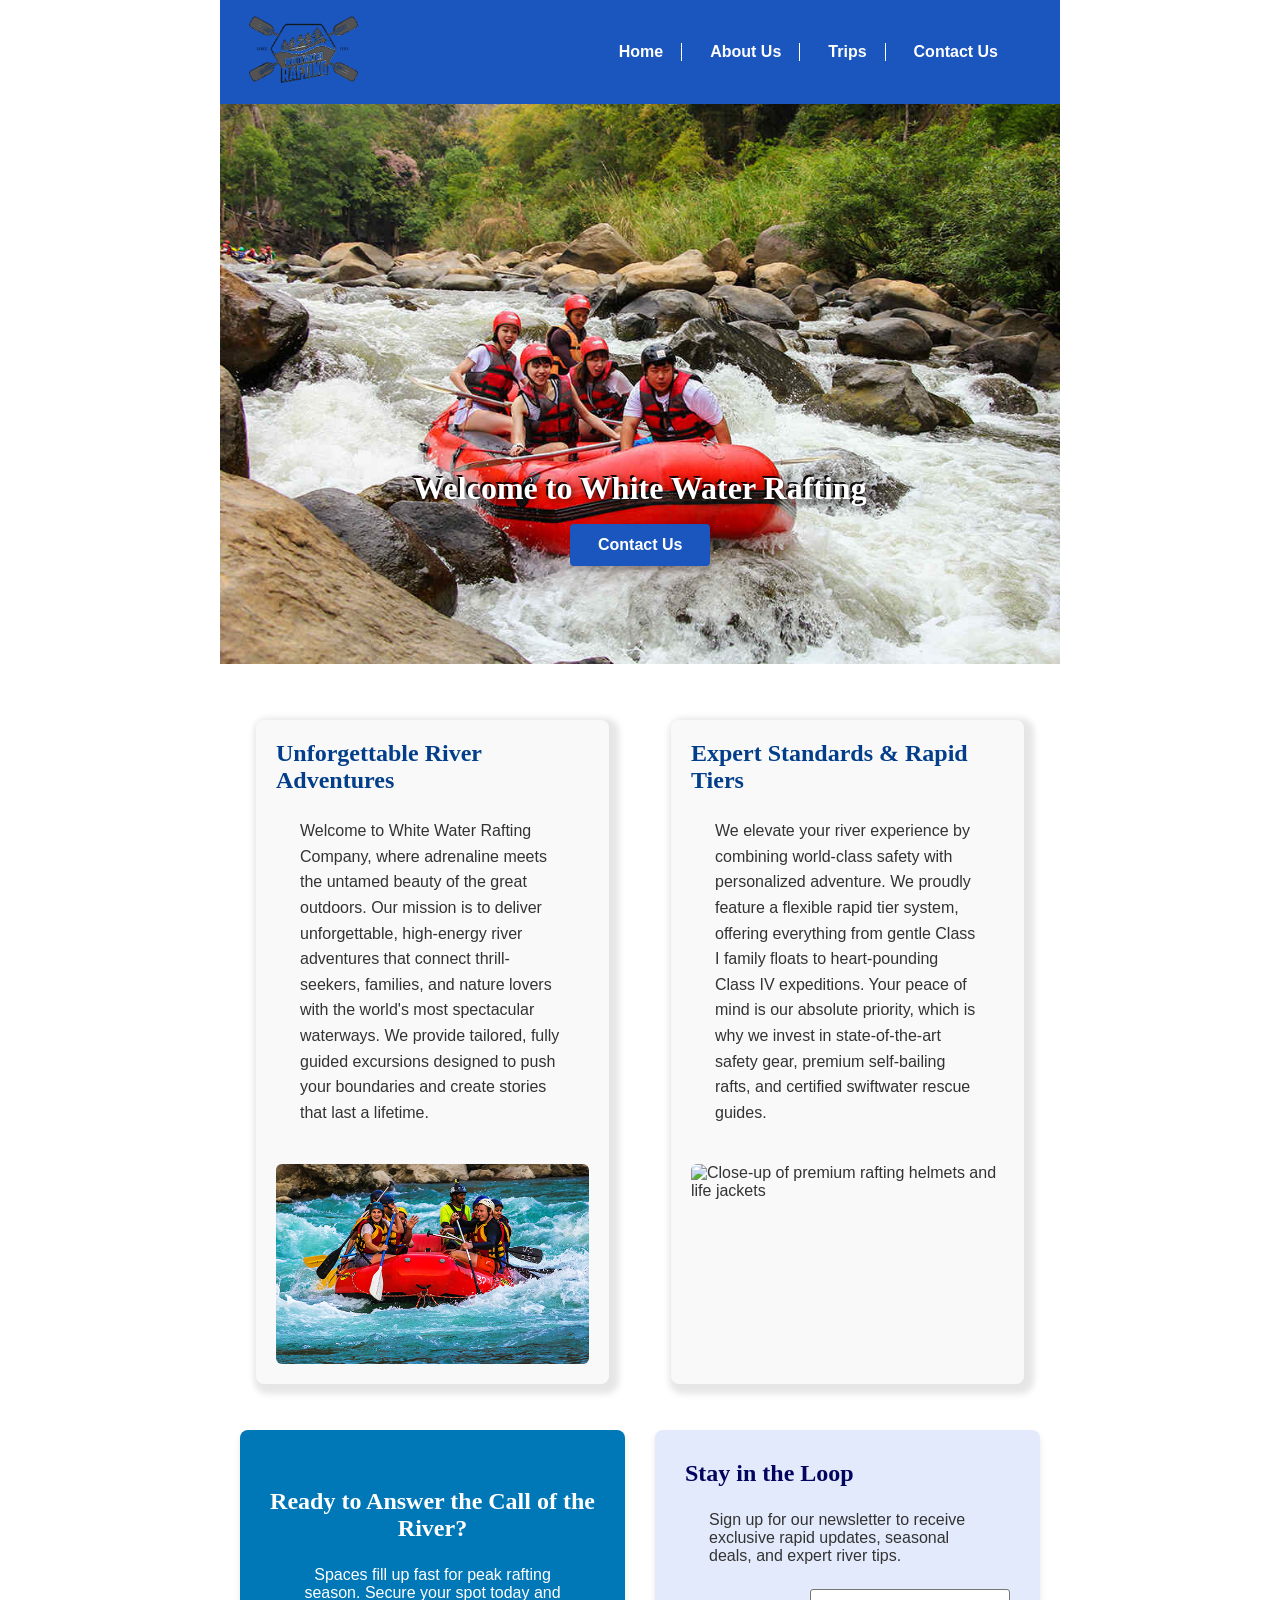
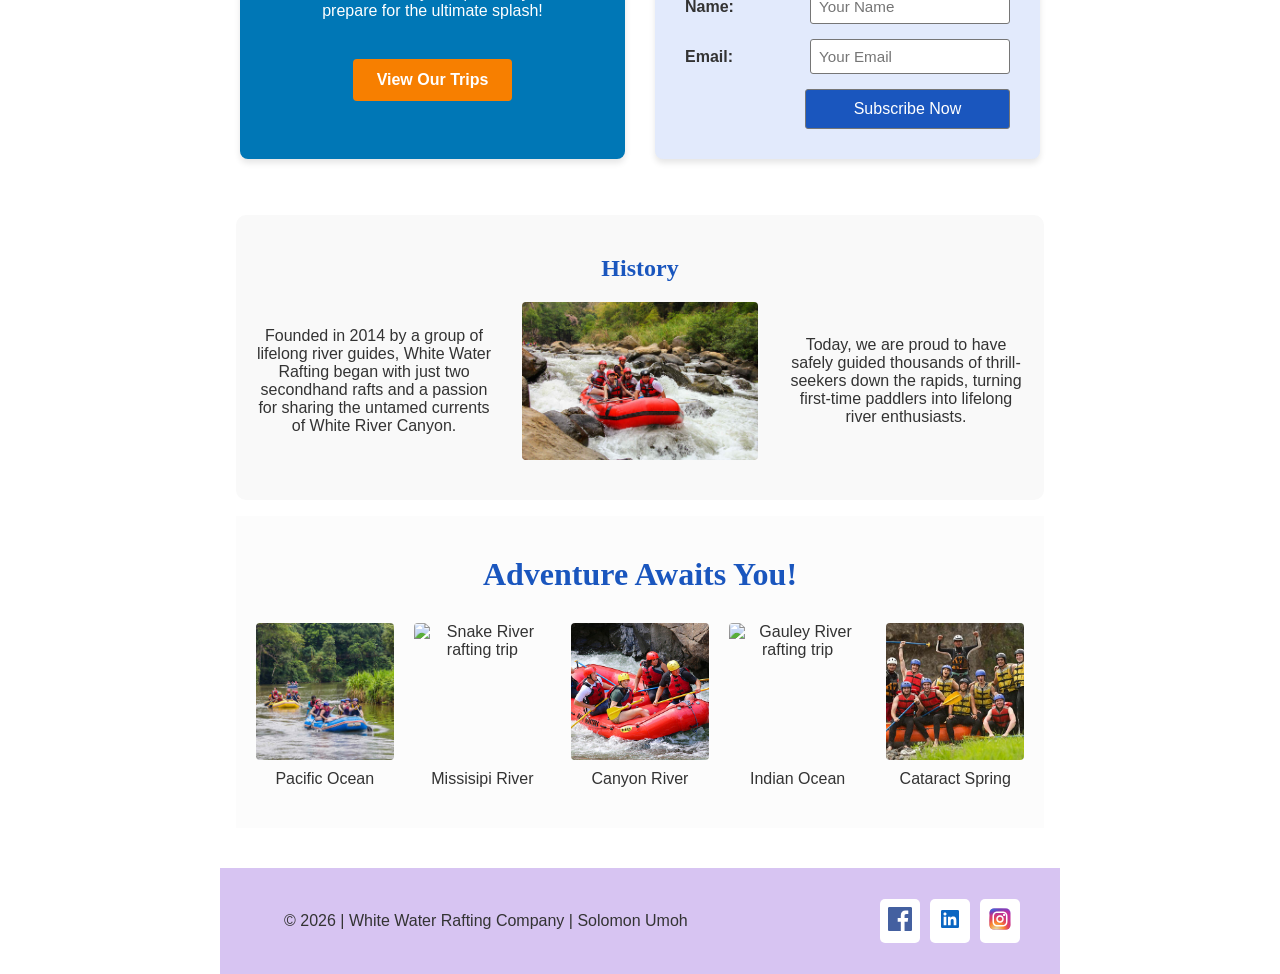
==== wwr/index.html @ 8abd40e2 "Home and trips page completed" ====
<!DOCTYPE html>
<html lang="en">

<head>
    <meta charset="UTF-8">
    <meta name="viewport" content="width=device-width, initial-scale=1.0">
    <meta name="description"
      content="Conquer the wild rapids! From heart-pounding white water to scenic canyon floats, experience the ultimate river adventure. Book your trip today! ">
    <meta name="author" content="Solomon Umoh">
    <link rel="stylesheet" href="styles/rafting.css">
    <title>Home | White Water Rafting </title>
</head>

<body>
    <header>
        <div class="logo">
            <img src="images/z-wwr-crossedoars.png" alt="White Water Rafting Logo"
              title="White Water Rafting Logo">
        </div>
        <nav>
            <ul>
                <li><a href="index.html">Home</a></li>
                <li><a href="about.html">About Us</a></li>
                <li><a href="trips.html">Trips</a></li>
                <li><a href="contact.html">Contact Us</a></li>
            </ul>
        </nav>
    </header>

    <main>
        <div class="hero">
            <img src="images/rafting36_1024.jpg" alt="Hero Image of White Water Rafting Adventure">

            <h1>Welcome to White Water Rafting</h1>
            <a href="contact.html" class="hero-btn">Contact Us</a>

        </div>

        <section class="home-grid">
            <!-- Purpose & Offerings -->
            <article class="grid-card">
                <h2>Unforgettable River Adventures</h2>
                <p>Welcome to White Water Rafting Company, where adrenaline meets the untamed beauty
                    of the
                    great outdoors. Our mission is to deliver unforgettable, high-energy river
                    adventures
                    that connect thrill-seekers, families, and nature lovers with the world's most
                    spectacular waterways. We provide tailored, fully guided excursions designed to
                    push
                    your boundaries and create stories that last a lifetime.</p>
                <img src="images/rafting17_600.jpg"
                  alt="Rafting crew navigating a thrilling river rapid" class="grid-img">
            </article>

            <!-- Additional Features -->
            <article class="grid-card">
                <h2>Expert Standards & Rapid Tiers</h2>
                <p>We elevate your river experience by combining world-class safety with
                    personalized
                    adventure. We proudly feature a flexible rapid tier system, offering everything
                    from
                    gentle Class I family floats to heart-pounding Class IV expeditions. Your peace
                    of mind
                    is our absolute priority, which is why we invest in state-of-the-art safety
                    gear,
                    premium self-bailing rafts, and certified swiftwater rescue guides.</p>
                <img src="images/rafting42_600.jpg"
                  alt="Close-up of premium rafting helmets and life jackets" class="grid-img">
            </article>

            <!-- Call to Action Banner -->
            <div class="cta-banner">
                <h2>Ready to Answer the Call of the River?</h2>
                <p>Spaces fill up fast for peak rafting season. Secure your spot today and prepare
                    for the
                    ultimate splash!</p>
                <a href="trips.html" class="cta-btn">View Our Trips</a>
            </div>

            <!-- Newsletter Sign-Up -->
            <div class="newsletter-box">
                <h2>Stay in the Loop</h2>
                <p>Sign up for our newsletter to receive exclusive rapid updates, seasonal deals,
                    and expert
                    river tips.</p>
                <form action="#" method="POST" class="newsletter-form">
                    <div class="form-row">
                        <label for="user-name">Name:</label>
                        <input type="text" id="user-name" name="name" placeholder="Your Name"
                          required>
                    </div>
                    <div class="form-row">
                        <label for="user-email">Email:</label>
                        <input type="email" id="user-email" name="email" placeholder="Your Email"
                          required>
                    </div>
                    <button type="submit" class="submit-btn">Subscribe Now</button>
                </form>
            </div>
        </section>


        <section class="history-section">
            <h2>History</h2>
            <div class="history-grid">
                <p>Founded in 2014 by a group of lifelong river guides, White Water Rafting began
                    with just two secondhand rafts and a passion for sharing the untamed currents of
                    White River Canyon.</p>

                <img src="images/rafting36_1024.jpg"
                  alt="Hero Image of White Water Rafting Adventure">

                <p>Today, we are proud to have safely guided thousands of thrill-seekers down the
                    rapids,
                    turning first-time paddlers into lifelong river enthusiasts.</p>
            </div>
        </section>

        <section class="adventure-section">
            <h2>Adventure Awaits You!</h2>
            <div class="adventure-grid">
                <figure>
                    <img src="images/rafting15_1024.jpg" alt="Salmon River rafting trip">
                    <figcaption>Pacific Ocean</figcaption>
                </figure>

                <figure>
                    <img src="images/rafting18_600.jpg" alt="Snake River rafting trip">
                    <figcaption>Missisipi River</figcaption>
                </figure>

                <figure>
                    <img src="images/rafting19_600.jpg" alt="Grand Canyon rafting trip">
                    <figcaption>Canyon River</figcaption>
                </figure>

                <figure>
                    <img src="images/rafting20_600.jpg" alt="Gauley River rafting trip">
                    <figcaption>Indian Ocean</figcaption>
                </figure>

                <figure>
                    <img src="images/rafting59_600.jpg" alt="Cataract Canyon rafting trip">
                    <figcaption>Cataract Spring</figcaption>
                </figure>
            </div>
        </section>

    </main>

    <footer>
        <p>&copy; 2026 | White Water Rafting Company | Solomon Umoh</p>

        <nav class="socialmedia">
            <a href="https://facebook.com"><img src="images/facebook.svg" alt="Facebook Icon"></a>
            <a href="https://linkedin.com"><img src="images/linkedin.svg" alt="LinkedIn Icon"></a>
            <a href="https://instagram.com"><img src="images/instagram.svg"
                  alt="Instagram Icon"></a>
        </nav>
    </footer>
</body>

</html>
---- wwr/styles/rafting.css ----
:root {
    --primary-color: #1A56BE;
    --secondary-color: #FFFF00;
    --accent1-color: #333333;
    --accent2-color: #FFFFFF;
    --footer-bg-color: #D7C4F2;
    --bg-light-gray: #F9F9F9;
    --bg-off-white: #FCFCFC;
    --bg-primary-color: #1A56BE;
    --heading-font: "Georgia", "Times New Roman", serif;
    --body-font: Arial, Helvetica, san-serif;
}

* {
    margin: 0;
    padding: 0;
    box-sizing: border-box;
}

body {
    font-family: var(--body-font);
    color: var(--accent1-color);
}

header,
main,
footer {
    width: 840px;
    margin: 0 auto;
}

header {
    background-color: var(--primary-color);
    color: var(--accent2-color);
    display: grid;
    grid-template-columns: auto auto;
    justify-content: space-between;
    align-items: center;
    padding: 10px 20px;
}

header nav ul {
    list-style: none;
    margin: 0;
    padding: 0;
    display: flex;
    flex-direction: row;
    gap: 20px;
    color: var(--accent2-color);
}

header nav ul li {
    border-right: 1px solid var(--accent2-color);
    padding-right: 10px;
}

header nav li:last-child {
    border-right: none;
}

header nav a {
    text-decoration: none;
    color: var(--accent2-color);
    font-weight: bold;
    padding: 4px 8px;
    border-radius: 4px;
    transition: background-color 0.2s ease, color 0.2s ease;
}

header nav a:hover {
    color: var(--secondary-color);
    background-color: #0b2b66;
}

h1,
h2 {
    font-family: var(--heading-font);
    color: var(--primary-color);
}

nav,
p,
section,
article {
    margin: 16px;
    padding: 8px;
}

.logo img {
    height: 80px;
    width: auto;
}

.hero {
    position: relative;
    width: 100%;
}

.hero-content {
    position: absolute;
    top: 50%;
    left: 50%;
    transform: translate(-50%, -50%);
    display: flex;
    flex-direction: column;
    align-items: center;
    justify-content: center;
    gap: 20px;
    width: 90%;
    text-align: center;
}

.hero-content h1 {
    font-family: var(--heading-font);
    color: var(--accent2-color);
    font-size: 2.5rem;
    margin: 0;
    padding: 0;
    /* Clean text shadow so text remains highly readable over splashing white water */
    text-shadow: 2px 2px 8px rgba(0, 0, 0, 0.8);
}

/* Homepage style */
/* Grid Parent Container */
.home-grid {
    display: grid;
    grid-template-columns: repeat(auto-fit, minmax(300px, 1fr));
    gap: 30px;
    padding: 40px 20px;
    max-width: 1200px;
    margin: 0 auto;
}

/* Base Card Styling */
.grid-card {
    background-color: var(--bg-light-gray);
    padding: 20px;
    border-radius: 8px;
    box-shadow: 4px 4px 6px 6px rgba(0, 0, 0, 0.1);
    display: flex;
    flex-direction: column;
    justify-content: space-between;
}

.grid-card h2 {
    color: #023e8a;
    margin-top: 0;
}

.grid-card p {
    line-height: 1.6;
    color: #333333;
}

.grid-img {
    width: 100%;
    height: 200px;
    object-fit: cover;
    border-radius: 6px;
    margin-top: 15px;
}

/* Call to Action Banner Styling */
.cta-banner {
    background-color: #0077b6;
    color: var(--accent2-color);
    padding: 30px;
    border-radius: 8px;
    text-align: center;
    display: flex;
    flex-direction: column;
    justify-content: center;
    align-items: center;
    box-shadow: 0 4px 6px rgba(0, 0, 0, 0.1);
}

.cta-banner h2 {
    color: var(--accent2-color);

}

.cta-btn {
    display: inline-block;
    background-color: #f77f00;
    color: var(--accent2-color);
    padding: 12px 24px;
    text-decoration: none;
    font-weight: bold;
    border-radius: 4px;
    margin-top: 15px;
    transition: background-color 0.3s ease;
}

.cta-btn:hover {
    background-color: #fcbf49;
    color: #003049;
}

/* Newsletter Styling */
.newsletter-box {
    background-color: #e2eafc;
    padding: 30px;
    border-radius: 8px;
    box-shadow: 0 4px 6px rgba(0, 0, 0, 0.1);
}

.newsletter-box h2 {
    color: #03045e;
    margin-top: 0;
}

.newsletter-form {
    display: flex;
    flex-direction: column;
    gap: 15px;
    margin-top: 15px;
}

/* form structure */
.form-row {
    display: flex;
    flex-direction: column;
    gap: 5px;
}

.form-row label {
    font-weight: bold;
    color: #03045e;
}

.form-row input {
    padding: 10px;
    border: 1px solid #b9bae3;
    border-radius: 4px;
    font-size: 1rem;
}

.submit-btn {
    background-color: #03045e;
    color: var(--accent2-color);
    padding: 12px;
    border: none;
    border-radius: 4px;
    font-size: 1rem;
    font-weight: bold;
    cursor: pointer;
    transition: background-color 0.3s ease;
}

.submit-btn:hover {
    background-color: #0077b6;
    color: #333;
}

.hero img {
    display: block;
    width: 100%;
    height: auto;
}

.hero article {
    position: absolute;
    top: 350px;
    background-color: var(--accent1-color);
    color: var(--accent2-color);
    opacity: 0.9;
    border-radius: 10px;
}

.hero h1 {
    position: absolute;
    top: 350px;
    width: 100%;
    padding: 16px;
    text-align: center;
    color: var(--accent2-color);
    text-shadow: 2px 2px 10px rgba(0, 0, 0, 0.85),
        -2px -2px 0px rgba(0, 0, 0, 0.9);
}

.hero article img {
    float: right;
    width: 125px;
    border: 4px solid var(--secondary-color);
    margin: 20px;
    box-shadow: 5px 5px 10px var(--accent1-color);
    position: relative;
    z-index: 999;
    border-radius: 10px;
}

.hero-btn {
    display: inline-block;
    position: absolute;
    top: 420px;
    text-align: center;
    text-decoration: none;
    left: 350px;
    background-color: var(--primary-color);
    color: var(--accent2-color);
    padding: 12px 28px;
    font-weight: bold;
    border-radius: 4px;
    border: none;
    cursor: pointer;
    box-shadow: 0 4px 6px rgba(0, 0, 0, 0.2);
    transition: background-color 0.2s ease, transform 0.1s ease;
}

.hero-btn:hover {
    background-color: #0b2b66;
    color: var(--secondary-color);
}

.history-section {
    text-align: center;
    padding: 40px 20px;
    background-color: var(--bg-light-gray);
    border-radius: 10px;
}

.history-section h2 {
    margin-bottom: 20px;
}

.history-grid {
    display: grid;
    grid-template-columns: 1fr 1fr 1fr;
    gap: 30px;
    align-items: center;
    margin: 0 auto;
}

.history-grid img {
    width: 100%;
    height: auto;
    border-radius: 4px;
}

.history-grid p {
    margin: 0;
    padding: 0;
}

.adventure-section {
    text-align: center;
    padding: 40px 20px;
    background-color: var(--bg-off-white);

}

.adventure-section h2 {
    margin-bottom: 30px;
    font-size: 2rem;
}

.adventure-grid {
    display: grid;
    grid-template-columns: repeat(5, 1fr);
    gap: 20px;
    margin: 0 auto;
}

.adventure-grid figure {
    display: flex;
    flex-direction: column;
    align-items: center;
    margin: 0;
    padding: 0;
}

.adventure-grid img {
    width: 100%;
    height: auto;
    aspect-ratio: 1 / 1;
    object-fit: cover;
    border-radius: 4px;
}

.adventure-grid figcaption {
    margin-top: 10px;
    font-size: 1rem;
    font-weight: 500;
    color: var(--accent1-color);
}

footer {
    display: grid;
    grid-template-columns: 1fr auto;
    align-items: center;
    background-color: var(--footer-bg-color);
    padding: 20px 40px;
    margin-top: 40px;
}

.socialmedia {
    display: flex;
    gap: 10px;
    margin: 0;
    padding: 0;
}

.socialmedia a {
    display: block;
    border: none;
    background-color: var(--accent2-color);
    padding: 8px;
    border-radius: 5px;
}

.socialmedia a:hover {
    box-shadow: 5px 5px 2px #333;
    opacity: .5;
}

.socialmedia img {
    width: 24px;
    height: 24px;
}

.contact-main {
    display: flex;
    flex-direction: column;
    gap: 20px;
    padding: 0 16px;
}

.company-heading {
    text-align: center;
    margin: 20px 0 10px 0;
    padding: 0;
}

.company-heading h1 {
    font-size: 2rem;
    margin-bottom: 10px;
}

.company-heading p {
    margin: 0;
    padding: 0;
    line-height: 1.5;
    font-size: 1.1rem;
}

.map-form-container {
    display: grid;
    grid-template-columns: 1fr 1fr;
    gap: 30px;
    margin: 0;
    padding: 0;
    align-items: start;
}

.map-box {
    margin: 0;
    padding: 0;
}

.map-box iframe {
    width: 100%;
    height: 380px;
    border: none;
    display: block;
}

.contact-form {
    display: flex;
    flex-direction: column;
    gap: 12px;
}

.form-row {
    display: grid;
    grid-template-columns: 120px 1fr;
    align-items: center;
}

.form-row label {
    font-weight: bold;
    color: var(--accent1-color);
}

.form-row input,
.form-row textarea {
    padding: 8px;
    border: 1px solid #767676;
    border-radius: 3px;
    font-family: var(--body-font);
    font-size: 0.95rem;
    width: 100%;
}

.form-row textarea {
    resize: vertical;
}

.form-radio-group {
    border: none;
    padding: 0;
    margin: 0;
    display: grid;
    grid-template-columns: 120px 1fr;
}

.form-radio-group legend {
    font-weight: bold;
    color: var(--accent1-color);
    grid-column: 1;
}

.radio-options-wrapper {
    grid-column: 2;
    display: flex;
    flex-direction: column;
    gap: 6px;
}

.radio-option {
    display: flex;
    align-items: center;
    gap: 8px;
}

.radio-option input[type="radio"] {
    width: 16px;
    height: 16px;
    cursor: pointer;
}

.radio-option label {
    font-weight: normal;
    cursor: pointer;
}

.form-checkbox {
    display: flex;
    align-items: center;
    gap: 8px;
    padding-left: 120px;
    margin: 4px 0;
}

.form-checkbox input[type="checkbox"] {
    width: 16px;
    height: 16px;
    cursor: pointer;
}

.form-checkbox label {
    font-size: 0.95rem;
    cursor: pointer;
}

.submit-btn {
    margin-left: 120px;
    padding: 10px 20px;
    background-color: var(--primary-color);
    color: var(--accent2-color);
    border: 1px solid #767676;
    border-radius: 3px;
    cursor: pointer;
    font-family: var(--body-font);
    font-size: 1rem;
    font-weight: 500;
    transition: all 0.2s ease-in-out;
}

.submit-btn:hover {
    background-color: #b8b7b7;
    border-color: #333333;
}

.team-section {
    border: 1px solid #767676;
    background-color: var(--accent2-color);
    /* Cleaned to use root variables */
    padding: 24px;
    text-align: center;
    margin: 20px 0;
}

.team-section h2 {
    margin-top: 0;
    margin-bottom: 25px;
    font-size: 1.6rem;
}

.team-grid {
    display: grid;
    grid-template-columns: repeat(3, 1fr);
    gap: 20px;
    margin: 0;
    padding: 0;
}

.profile-card {
    margin: 0;
    padding: 8px;
    display: flex;
    flex-direction: column;
    align-items: center;
}

.profile-card img {
    width: 130px;
    height: 130px;
    background-color: #dcdcdc;
    object-fit: cover;
    margin-bottom: 12px;
    border-radius: 4px;
    box-shadow: 2px 2px 5px rgba(0, 0, 0, 0.1);
}

.profile-card figcaption {
    font-size: 0.95rem;
    line-height: 1.4;
    color: var(--accent1-color);
}
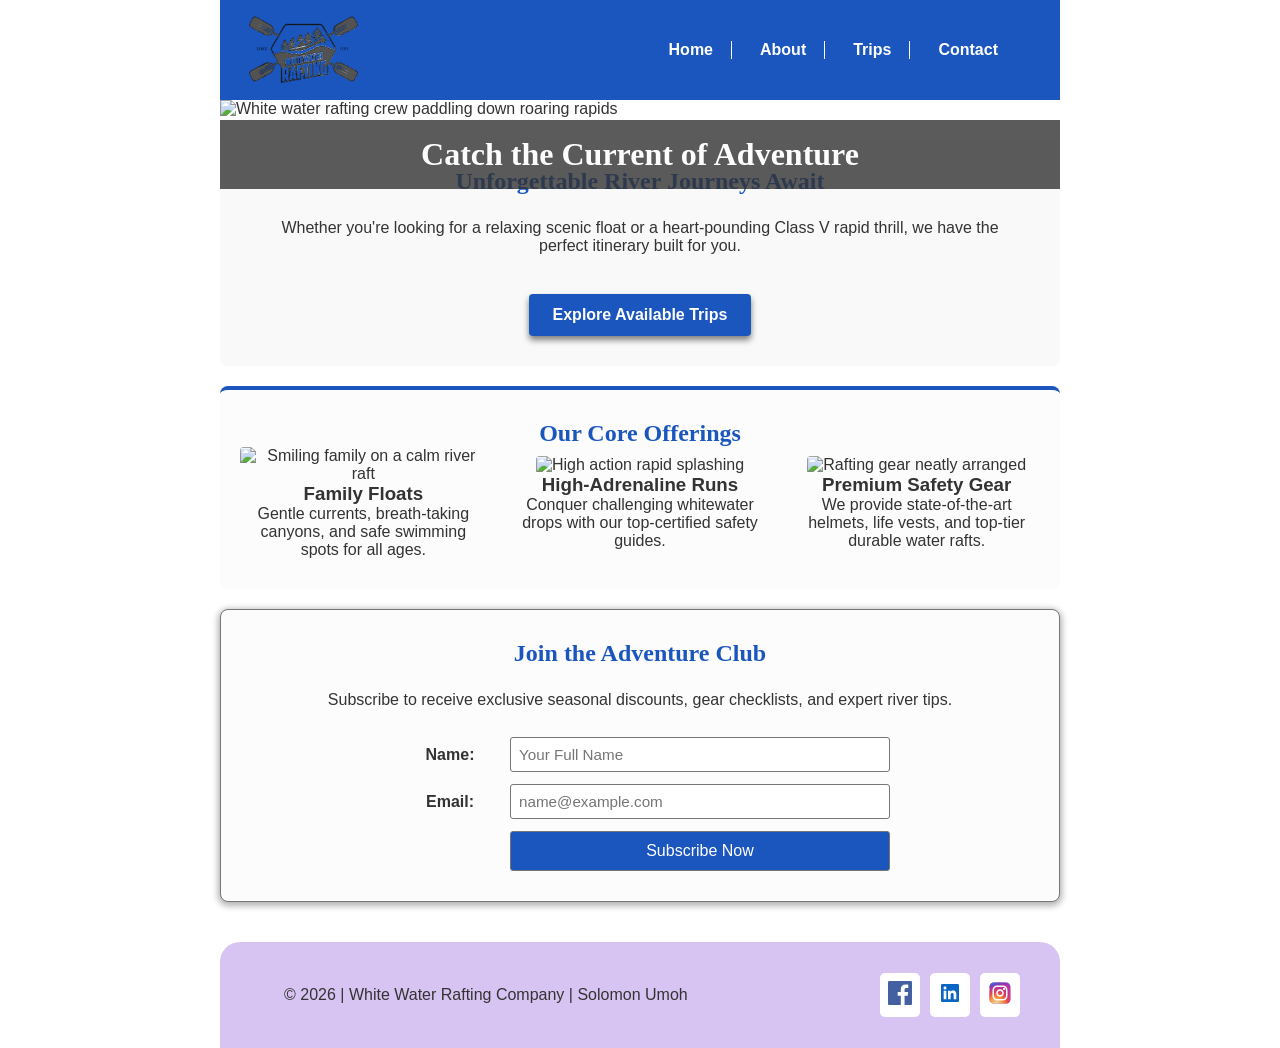
==== commit 8c9c7204: "Home and trips page completed" ====
--- a/wwr/index.html
+++ b/wwr/index.html
@@ -1,152 +1,81 @@
 <!DOCTYPE html>
 <html lang="en">
-
 <head>
     <meta charset="UTF-8">
     <meta name="viewport" content="width=device-width, initial-scale=1.0">
-    <meta name="description"
-      content="Conquer the wild rapids! From heart-pounding white water to scenic canyon floats, experience the ultimate river adventure. Book your trip today! ">
-    <meta name="author" content="Solomon Umoh">
+    <meta name="description" content="Get to know White Water Rafting! Meet our expert white water rafting guides, explore our mission, and see why thousands of families choose us for their river adventures.">
+    <meta name="Author" content="Solomon Umoh">
     <link rel="stylesheet" href="styles/rafting.css">
     <title>Home | White Water Rafting </title>
 </head>
-
 <body>
     <header>
         <div class="logo">
-            <img src="images/z-wwr-crossedoars.png" alt="White Water Rafting Logo"
-              title="White Water Rafting Logo">
+        <img src="images/z-wwr-crossedoars.png" alt="White Water Rafting Logo" title="White Water Rafting Logo">
         </div>
         <nav>
             <ul>
-                <li><a href="index.html">Home</a></li>
-                <li><a href="about.html">About Us</a></li>
-                <li><a href="trips.html">Trips</a></li>
-                <li><a href="contact.html">Contact Us</a></li>
+            <li><a href="index.html">Home</a></li>
+            <li><a href="about.html">About</a></li>
+            <li><a href="trips.html">Trips</a></li>
+            <li><a href="contact.html">Contact</a></li>
             </ul>
         </nav>
     </header>
 
     <main>
-        <div class="hero">
-            <img src="images/rafting36_1024.jpg" alt="Hero Image of White Water Rafting Adventure">
+    <!-- Hero Banner -->
+    <div class="hero">
+        <img src="images/rafting36_1024.jpg" alt="White water rafting crew paddling down roaring rapids">
+        <h1>Catch the Current of Adventure</h1>
+    </div>
 
-            <h1>Welcome to White Water Rafting</h1>
-            <a href="contact.html" class="hero-btn">Contact Us</a>
+    <!-- Call to Action (CTA) Box -->
+    <section class="home-cta">
+        <h2>Unforgettable River Journeys Await</h2>
+        <p>Whether you're looking for a relaxing scenic float or a heart-pounding Class V rapid thrill, we have the perfect itinerary built for you.</p>
+        <a href="trips.html" class="cta-button">Explore Available Trips</a>
+    </section>
 
+    <!-- Site Purpose / Offerings -->
+    <section class="offerings-container">
+        <h2>Our Core Offerings</h2>
+        <div class="history-grid"> <!-- Reusing your 3-column layout structure safely! -->
+            <div class="offering-card">
+                <img src="images/rafting42_600.jpg" alt="Smiling family on a calm river raft">
+                <h3>Family Floats</h3>
+                <p>Gentle currents, breath-taking canyons, and safe swimming spots for all ages.</p>
+            </div>
+            <div class="offering-card">
+                <img src="images/rafting18_600.jpg" alt="High action rapid splashing">
+                <h3>High-Adrenaline Runs</h3>
+                <p>Conquer challenging whitewater drops with our top-certified safety guides.</p>
+            </div>
+            <div class="offering-card">
+                <img src="images/rafting47_600.jpg" alt="Rafting gear neatly arranged">
+                <h3>Premium Safety Gear</h3>
+                <p>We provide state-of-the-art helmets, life vests, and top-tier durable water rafts.</p>
+            </div>
         </div>
+    </section>
 
-        <section class="home-grid">
-            <!-- Purpose & Offerings -->
-            <article class="grid-card">
-                <h2>Unforgettable River Adventures</h2>
-                <p>Welcome to White Water Rafting Company, where adrenaline meets the untamed beauty
-                    of the
-                    great outdoors. Our mission is to deliver unforgettable, high-energy river
-                    adventures
-                    that connect thrill-seekers, families, and nature lovers with the world's most
-                    spectacular waterways. We provide tailored, fully guided excursions designed to
-                    push
-                    your boundaries and create stories that last a lifetime.</p>
-                <img src="images/rafting17_600.jpg"
-                  alt="Rafting crew navigating a thrilling river rapid" class="grid-img">
-            </article>
-
-            <!-- Additional Features -->
-            <article class="grid-card">
-                <h2>Expert Standards & Rapid Tiers</h2>
-                <p>We elevate your river experience by combining world-class safety with
-                    personalized
-                    adventure. We proudly feature a flexible rapid tier system, offering everything
-                    from
-                    gentle Class I family floats to heart-pounding Class IV expeditions. Your peace
-                    of mind
-                    is our absolute priority, which is why we invest in state-of-the-art safety
-                    gear,
-                    premium self-bailing rafts, and certified swiftwater rescue guides.</p>
-                <img src="images/rafting42_600.jpg"
-                  alt="Close-up of premium rafting helmets and life jackets" class="grid-img">
-            </article>
-
-            <!-- Call to Action Banner -->
-            <div class="cta-banner">
-                <h2>Ready to Answer the Call of the River?</h2>
-                <p>Spaces fill up fast for peak rafting season. Secure your spot today and prepare
-                    for the
-                    ultimate splash!</p>
-                <a href="trips.html" class="cta-btn">View Our Trips</a>
+    <!-- Newsletter Sign-Up Form -->
+    <section class="newsletter-section">
+        <h2>Join the Adventure Club</h2>
+        <p>Subscribe to receive exclusive seasonal discounts, gear checklists, and expert river tips.</p>
+        <form action="#" method="post" class="contact-form"> <!-- Reuses form flex-directions -->
+            <div class="form-row">
+                <label for="news-name">Name:</label>
+                <input type="text" id="news-name" name="newsName" required placeholder="Your Full Name">
             </div>
-
-            <!-- Newsletter Sign-Up -->
-            <div class="newsletter-box">
-                <h2>Stay in the Loop</h2>
-                <p>Sign up for our newsletter to receive exclusive rapid updates, seasonal deals,
-                    and expert
-                    river tips.</p>
-                <form action="#" method="POST" class="newsletter-form">
-                    <div class="form-row">
-                        <label for="user-name">Name:</label>
-                        <input type="text" id="user-name" name="name" placeholder="Your Name"
-                          required>
-                    </div>
-                    <div class="form-row">
-                        <label for="user-email">Email:</label>
-                        <input type="email" id="user-email" name="email" placeholder="Your Email"
-                          required>
-                    </div>
-                    <button type="submit" class="submit-btn">Subscribe Now</button>
-                </form>
+            <div class="form-row">
+                <label for="news-email">Email:</label>
+                <input type="email" id="news-email" name="newsEmail" required placeholder="name@example.com">
             </div>
-        </section>
-
-
-        <section class="history-section">
-            <h2>History</h2>
-            <div class="history-grid">
-                <p>Founded in 2014 by a group of lifelong river guides, White Water Rafting began
-                    with just two secondhand rafts and a passion for sharing the untamed currents of
-                    White River Canyon.</p>
-
-                <img src="images/rafting36_1024.jpg"
-                  alt="Hero Image of White Water Rafting Adventure">
-
-                <p>Today, we are proud to have safely guided thousands of thrill-seekers down the
-                    rapids,
-                    turning first-time paddlers into lifelong river enthusiasts.</p>
-            </div>
-        </section>
-
-        <section class="adventure-section">
-            <h2>Adventure Awaits You!</h2>
-            <div class="adventure-grid">
-                <figure>
-                    <img src="images/rafting15_1024.jpg" alt="Salmon River rafting trip">
-                    <figcaption>Pacific Ocean</figcaption>
-                </figure>
-
-                <figure>
-                    <img src="images/rafting18_600.jpg" alt="Snake River rafting trip">
-                    <figcaption>Missisipi River</figcaption>
-                </figure>
-
-                <figure>
-                    <img src="images/rafting19_600.jpg" alt="Grand Canyon rafting trip">
-                    <figcaption>Canyon River</figcaption>
-                </figure>
-
-                <figure>
-                    <img src="images/rafting20_600.jpg" alt="Gauley River rafting trip">
-                    <figcaption>Indian Ocean</figcaption>
-                </figure>
-
-                <figure>
-                    <img src="images/rafting59_600.jpg" alt="Cataract Canyon rafting trip">
-                    <figcaption>Cataract Spring</figcaption>
-                </figure>
-            </div>
-        </section>
-
-    </main>
+            <button type="submit" class="submit-btn">Subscribe Now</button>
+        </form>
+    </section>
+</main>
 
     <footer>
         <p>&copy; 2026 | White Water Rafting Company | Solomon Umoh</p>
@@ -154,10 +83,8 @@
         <nav class="socialmedia">
             <a href="https://facebook.com"><img src="images/facebook.svg" alt="Facebook Icon"></a>
             <a href="https://linkedin.com"><img src="images/linkedin.svg" alt="LinkedIn Icon"></a>
-            <a href="https://instagram.com"><img src="images/instagram.svg"
-                  alt="Instagram Icon"></a>
+            <a href="https://instagram.com"><img src="images/instagram.svg" alt="Instagram Icon"></a>
         </nav>
     </footer>
 </body>
-
 </html>
--- a/wwr/styles/rafting.css
+++ b/wwr/styles/rafting.css
@@ -6,7 +6,6 @@
     --footer-bg-color: #D7C4F2;
     --bg-light-gray: #F9F9F9;
     --bg-off-white: #FCFCFC;
-    --bg-primary-color: #1A56BE;
     --heading-font: "Georgia", "Times New Roman", serif;
     --body-font: Arial, Helvetica, san-serif;
 }
@@ -86,170 +85,14 @@
     padding: 8px;
 }
 
-.logo img {
+.logo img{
+    display: block;
     height: 80px;
     width: auto;
 }
 
 .hero {
     position: relative;
-    width: 100%;
-}
-
-.hero-content {
-    position: absolute;
-    top: 50%;
-    left: 50%;
-    transform: translate(-50%, -50%);
-    display: flex;
-    flex-direction: column;
-    align-items: center;
-    justify-content: center;
-    gap: 20px;
-    width: 90%;
-    text-align: center;
-}
-
-.hero-content h1 {
-    font-family: var(--heading-font);
-    color: var(--accent2-color);
-    font-size: 2.5rem;
-    margin: 0;
-    padding: 0;
-    /* Clean text shadow so text remains highly readable over splashing white water */
-    text-shadow: 2px 2px 8px rgba(0, 0, 0, 0.8);
-}
-
-/* Homepage style */
-/* Grid Parent Container */
-.home-grid {
-    display: grid;
-    grid-template-columns: repeat(auto-fit, minmax(300px, 1fr));
-    gap: 30px;
-    padding: 40px 20px;
-    max-width: 1200px;
-    margin: 0 auto;
-}
-
-/* Base Card Styling */
-.grid-card {
-    background-color: var(--bg-light-gray);
-    padding: 20px;
-    border-radius: 8px;
-    box-shadow: 4px 4px 6px 6px rgba(0, 0, 0, 0.1);
-    display: flex;
-    flex-direction: column;
-    justify-content: space-between;
-}
-
-.grid-card h2 {
-    color: #023e8a;
-    margin-top: 0;
-}
-
-.grid-card p {
-    line-height: 1.6;
-    color: #333333;
-}
-
-.grid-img {
-    width: 100%;
-    height: 200px;
-    object-fit: cover;
-    border-radius: 6px;
-    margin-top: 15px;
-}
-
-/* Call to Action Banner Styling */
-.cta-banner {
-    background-color: #0077b6;
-    color: var(--accent2-color);
-    padding: 30px;
-    border-radius: 8px;
-    text-align: center;
-    display: flex;
-    flex-direction: column;
-    justify-content: center;
-    align-items: center;
-    box-shadow: 0 4px 6px rgba(0, 0, 0, 0.1);
-}
-
-.cta-banner h2 {
-    color: var(--accent2-color);
-
-}
-
-.cta-btn {
-    display: inline-block;
-    background-color: #f77f00;
-    color: var(--accent2-color);
-    padding: 12px 24px;
-    text-decoration: none;
-    font-weight: bold;
-    border-radius: 4px;
-    margin-top: 15px;
-    transition: background-color 0.3s ease;
-}
-
-.cta-btn:hover {
-    background-color: #fcbf49;
-    color: #003049;
-}
-
-/* Newsletter Styling */
-.newsletter-box {
-    background-color: #e2eafc;
-    padding: 30px;
-    border-radius: 8px;
-    box-shadow: 0 4px 6px rgba(0, 0, 0, 0.1);
-}
-
-.newsletter-box h2 {
-    color: #03045e;
-    margin-top: 0;
-}
-
-.newsletter-form {
-    display: flex;
-    flex-direction: column;
-    gap: 15px;
-    margin-top: 15px;
-}
-
-/* form structure */
-.form-row {
-    display: flex;
-    flex-direction: column;
-    gap: 5px;
-}
-
-.form-row label {
-    font-weight: bold;
-    color: #03045e;
-}
-
-.form-row input {
-    padding: 10px;
-    border: 1px solid #b9bae3;
-    border-radius: 4px;
-    font-size: 1rem;
-}
-
-.submit-btn {
-    background-color: #03045e;
-    color: var(--accent2-color);
-    padding: 12px;
-    border: none;
-    border-radius: 4px;
-    font-size: 1rem;
-    font-weight: bold;
-    cursor: pointer;
-    transition: background-color 0.3s ease;
-}
-
-.submit-btn:hover {
-    background-color: #0077b6;
-    color: #333;
 }
 
 .hero img {
@@ -269,13 +112,13 @@
 
 .hero h1 {
     position: absolute;
-    top: 350px;
+    top: 20px;
     width: 100%;
     padding: 16px;
     text-align: center;
-    color: var(--accent2-color);
-    text-shadow: 2px 2px 10px rgba(0, 0, 0, 0.85),
-        -2px -2px 0px rgba(0, 0, 0, 0.9);
+    opacity: 0.8;
+    background-color: var(--accent1-color);
+    color: var(--accent2-color);
 }
 
 .hero article img {
@@ -289,29 +132,6 @@
     border-radius: 10px;
 }
 
-.hero-btn {
-    display: inline-block;
-    position: absolute;
-    top: 420px;
-    text-align: center;
-    text-decoration: none;
-    left: 350px;
-    background-color: var(--primary-color);
-    color: var(--accent2-color);
-    padding: 12px 28px;
-    font-weight: bold;
-    border-radius: 4px;
-    border: none;
-    cursor: pointer;
-    box-shadow: 0 4px 6px rgba(0, 0, 0, 0.2);
-    transition: background-color 0.2s ease, transform 0.1s ease;
-}
-
-.hero-btn:hover {
-    background-color: #0b2b66;
-    color: var(--secondary-color);
-}
-
 .history-section {
     text-align: center;
     padding: 40px 20px;
@@ -320,7 +140,7 @@
 }
 
 .history-section h2 {
-    margin-bottom: 20px;
+    padding-bottom: 20px;
 }
 
 .history-grid {
@@ -346,7 +166,6 @@
     text-align: center;
     padding: 40px 20px;
     background-color: var(--bg-off-white);
-
 }
 
 .adventure-section h2 {
@@ -391,6 +210,8 @@
     background-color: var(--footer-bg-color);
     padding: 20px 40px;
     margin-top: 40px;
+    border-top-left-radius: 20px;
+    border-top-right-radius: 20px;
 }
 
 .socialmedia {
@@ -574,16 +395,17 @@
 .team-section {
     border: 1px solid #767676;
     background-color: var(--accent2-color);
-    /* Cleaned to use root variables */
     padding: 24px;
     text-align: center;
     margin: 20px 0;
+    border-radius: 10px;
 }
 
 .team-section h2 {
     margin-top: 0;
     margin-bottom: 25px;
     font-size: 1.6rem;
+    
 }
 
 .team-grid {
@@ -592,6 +414,7 @@
     gap: 20px;
     margin: 0;
     padding: 0;
+    
 }
 
 .profile-card {
@@ -616,4 +439,157 @@
     font-size: 0.95rem;
     line-height: 1.4;
     color: var(--accent1-color);
-}+}
+
+
+/* Home Page Styles */
+.home-cta {
+    text-align: center;
+    padding: 30px 20px;
+    background-color: var(--bg-light-gray);
+    margin: 20px 0;
+    border-radius: 8px;
+}
+
+.cta-button {
+    display: inline-block;
+    margin-top: 15px;
+    padding: 12px 24px;
+    background-color: var(--primary-color);
+    color: var(--accent2-color);
+    text-decoration: none;
+    font-weight: bold;
+    border-radius: 4px;
+    transition: background-color 0.2s ease;
+    box-shadow: 0 4px 6px rgba(0, 0, 0, 0.5);
+}
+
+.cta-button:hover {
+    background-color: #0b2b66;
+    color: var(--secondary-color);
+}
+
+.offerings-container {
+    text-align: center;
+    padding: 30px 20px;
+    background-color: var(--bg-off-white);
+    margin: 20px 0;
+    border-radius: 8px;
+    border-top: 4px solid var(--primary-color);
+}
+
+.newsletter-section {
+    padding: 30px;
+    background-color: var(--bg-off-white);
+    border: 1px solid #767676;
+    border-radius: 8px;
+    margin: 20px auto;
+    text-align: center;
+    box-shadow: 0 2px 6px 2px rgba(0, 0, 0, 0.3);
+}
+
+.newsletter-section h2 {
+    margin-bottom: 10px;
+}
+
+.newsletter-section .contact-form {
+    max-width: 500px;
+    margin: 20px auto 0 auto;
+}
+
+
+
+/* Trips Page Styles */
+.trips-grid-section {
+    margin: 25px 0;
+}
+
+.trip-card {
+    background-color: var(--bg-light-gray);
+    border: 1px solid #e0e0e0;
+    border-radius: 6px;
+    overflow: hidden;
+    display: flex;
+    flex-direction: column;
+    height: 100%;
+}
+
+
+.trip-card:hover {
+    background-color: var(--primary-color);
+    color: var(--accent2-color);
+}
+
+.trip-card img {
+    border-radius: 6px 6px 0 0;
+}
+
+.trip-card h3 {
+    font-family: var(--heading-font);
+    color: var(--primary-color);
+    margin: 10px 16px 5px 16px;
+}
+
+.trip-card:hover h3 {
+    color: var(--secondary-color);
+}
+
+
+.trip-card p {
+    font-size: 0.9rem;
+    line-height: 1.4;
+    margin: 0 16px 16px 16px;
+    padding: 0;
+}
+
+.table-section {
+    margin: 40px 0;
+}
+
+.table-section h2 {
+    margin-bottom: 15px;
+    text-align: center;
+}
+
+.trips-table {
+    width: 100%;
+    border-collapse: collapse;
+    font-family: var(--body-font);
+    font-size: 0.95rem;
+    box-shadow: 0 2px 5px rgba(0,0,0,0.05);
+}
+
+.trips-table th, 
+.trips-table td {
+    padding: 12px 15px;
+    text-align: left;
+    border: 1px solid #767676;
+}
+
+.trips-table th {
+    background-color: var(--primary-color);
+    color: var(--accent2-color);
+    font-weight: bold;
+}
+
+.trips-table tr:nth-child(even) {
+    background-color: var(--bg-light-gray);
+}
+
+.trips-table tr:hover {
+    background-color: #f1f1f1;
+}
+
+.trips-contact-cta {
+    text-align: center;
+    background-color: var(--footer-bg-color);
+    padding: 30px;
+    border-radius: 8px;
+    margin: 30px 0;
+}
+
+.trips-contact-cta h3 {
+    font-family: var(--heading-font);
+    color: var(--primary-color);
+    margin-bottom: 10px;
+}
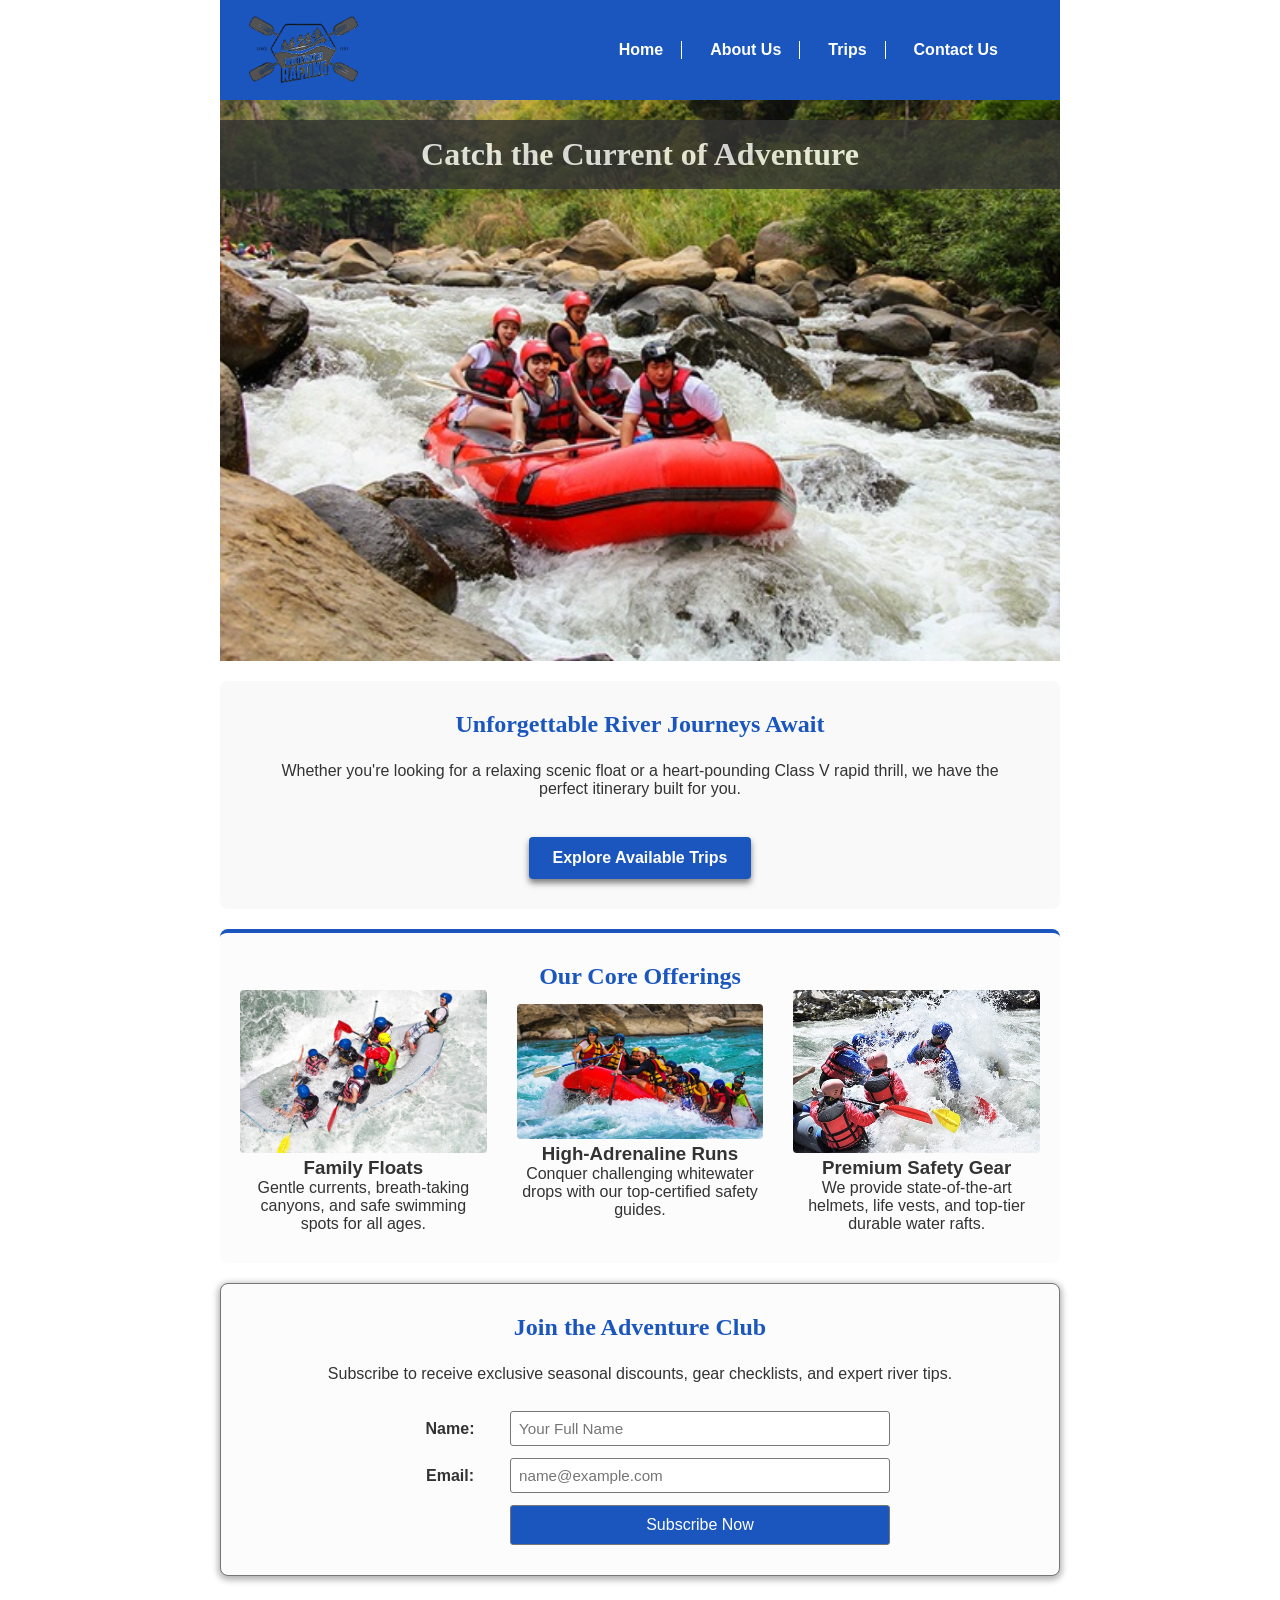
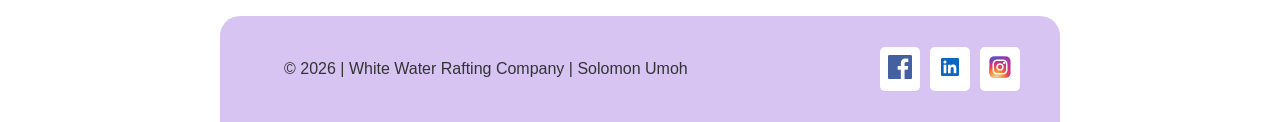
==== commit 415f9065: "Nav a links updated" ====
--- a/wwr/index.html
+++ b/wwr/index.html
@@ -16,9 +16,9 @@
         <nav>
             <ul>
             <li><a href="index.html">Home</a></li>
-            <li><a href="about.html">About</a></li>
+            <li><a href="about.html">About Us</a></li>
             <li><a href="trips.html">Trips</a></li>
-            <li><a href="contact.html">Contact</a></li>
+            <li><a href="contact.html">Contact Us</a></li>
             </ul>
         </nav>
     </header>
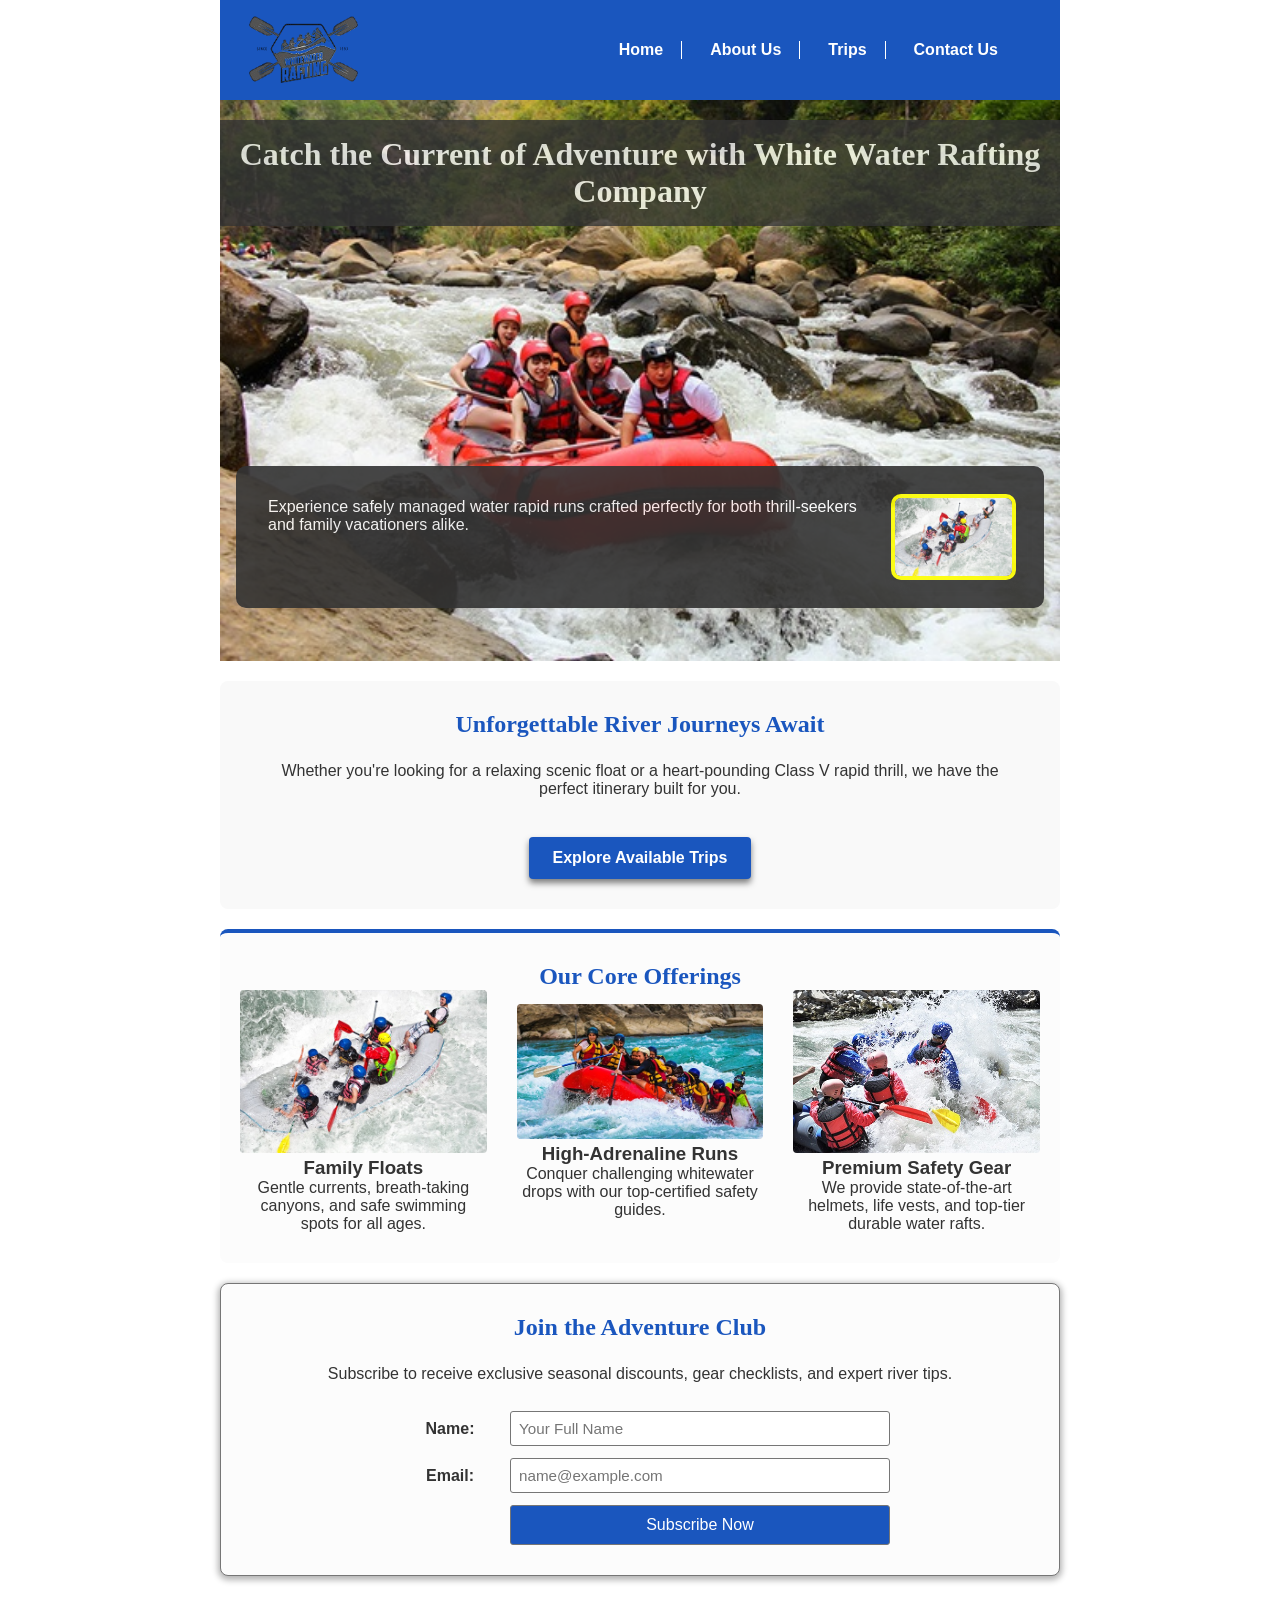
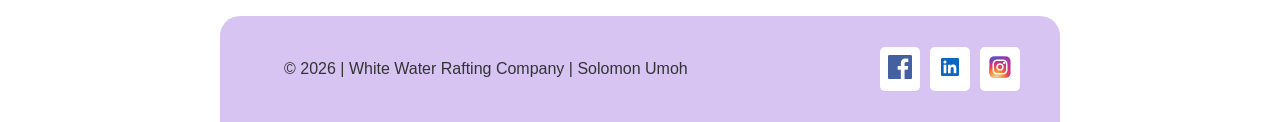
==== commit 73f6ff95: "changes made to index, about, trips and contact page." ====
--- a/wwr/index.html
+++ b/wwr/index.html
@@ -6,7 +6,7 @@
     <meta name="description" content="Get to know White Water Rafting! Meet our expert white water rafting guides, explore our mission, and see why thousands of families choose us for their river adventures.">
     <meta name="Author" content="Solomon Umoh">
     <link rel="stylesheet" href="styles/rafting.css">
-    <title>Home | White Water Rafting </title>
+    <title>Home | White Water Rafting Company</title>
 </head>
 <body>
     <header>
@@ -26,9 +26,15 @@
     <main>
     <!-- Hero Banner -->
     <div class="hero">
-        <img src="images/rafting36_1024.jpg" alt="White water rafting crew paddling down roaring rapids">
-        <h1>Catch the Current of Adventure</h1>
-    </div>
+    <img src="images/rafting36_1024.jpg" alt="White water rafting crew paddling down roaring rapids">
+    <h1>Catch the Current of Adventure with White Water Rafting Company</h1>
+    
+    <article>
+        <img src="images/rafting42_600.jpg" alt="Smiling clients enjoying a trip run">
+        <p>Experience safely managed water rapid runs crafted perfectly for both thrill-seekers and family vacationers alike.</p>
+    </article>
+</div>
+
 
     <!-- Call to Action (CTA) Box -->
     <section class="home-cta">
@@ -40,7 +46,7 @@
     <!-- Site Purpose / Offerings -->
     <section class="offerings-container">
         <h2>Our Core Offerings</h2>
-        <div class="history-grid"> <!-- Reusing your 3-column layout structure safely! -->
+        <div class="history-grid"> 
             <div class="offering-card">
                 <img src="images/rafting42_600.jpg" alt="Smiling family on a calm river raft">
                 <h3>Family Floats</h3>
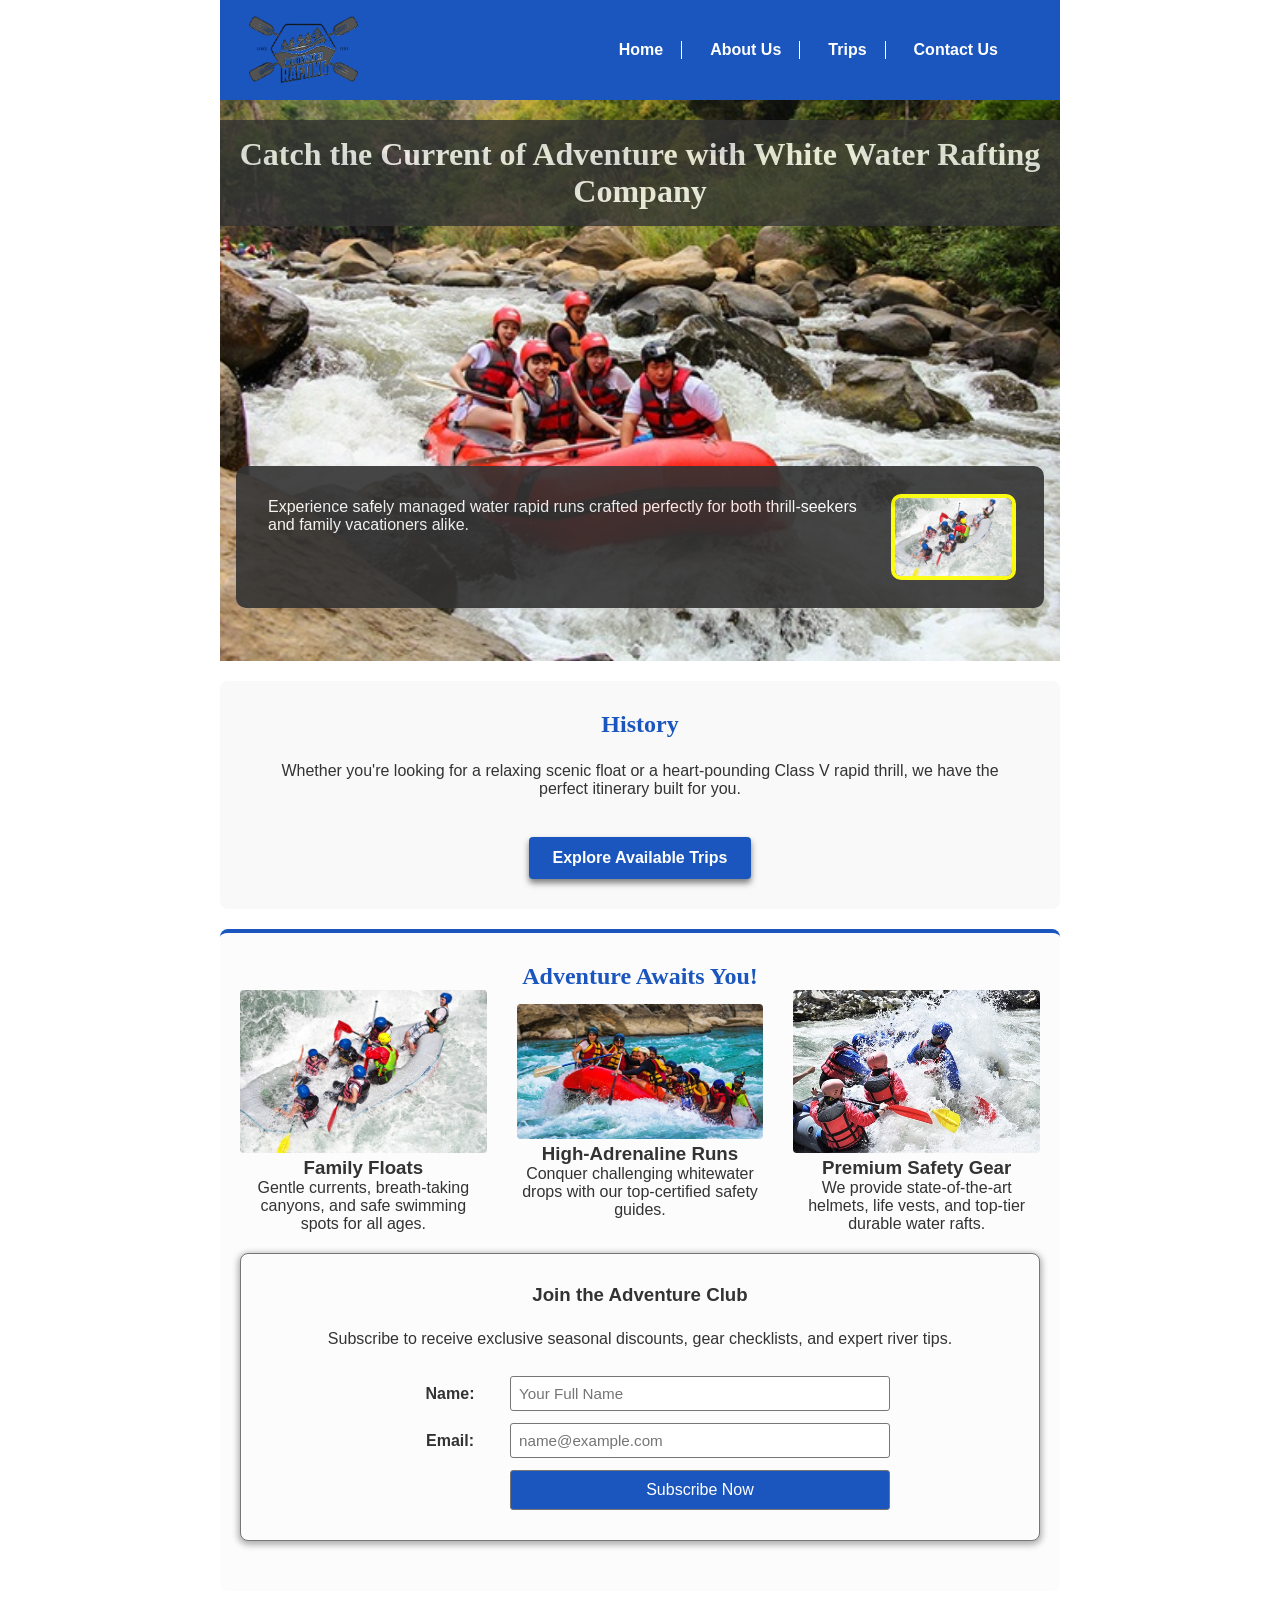
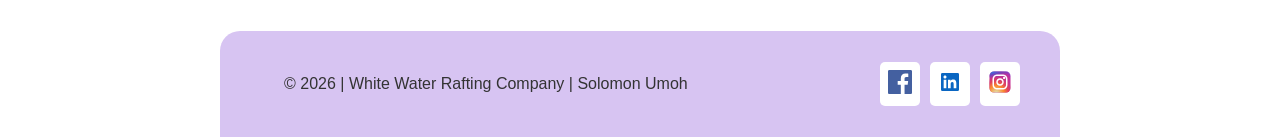
==== commit bcc1f171: "Index page updated" ====
--- a/wwr/index.html
+++ b/wwr/index.html
@@ -3,85 +3,87 @@
 <head>
     <meta charset="UTF-8">
     <meta name="viewport" content="width=device-width, initial-scale=1.0">
-    <meta name="description" content="Get to know White Water Rafting! Meet our expert white water rafting guides, explore our mission, and see why thousands of families choose us for their river adventures.">
-    <meta name="Author" content="Solomon Umoh">
+    <meta name="description" content="Welcome to White Water Rafting Company! Explore our home page for thrill-seeking river adventures, guided trips, and family vacation packages.">
+    <meta name="author" content="Solomon Umoh">
     <link rel="stylesheet" href="styles/rafting.css">
-    <title>Home | White Water Rafting Company</title>
+    <title>Home and About Us | White Water Rafting Company</title>
 </head>
+
 <body>
     <header>
         <div class="logo">
-        <img src="images/z-wwr-crossedoars.png" alt="White Water Rafting Logo" title="White Water Rafting Logo">
+            <img src="images/z-wwr-crossedoars.png" alt="White Water Rafting Logo" title="White Water Rafting Logo">
         </div>
         <nav>
             <ul>
-            <li><a href="index.html">Home</a></li>
-            <li><a href="about.html">About Us</a></li>
-            <li><a href="trips.html">Trips</a></li>
-            <li><a href="contact.html">Contact Us</a></li>
+                <li><a href="index.html">Home</a></li>
+                <li><a href="about.html">About Us</a></li>
+                <li><a href="trips.html">Trips</a></li>
+                <li><a href="contact.html">Contact Us</a></li>
             </ul>
         </nav>
     </header>
 
     <main>
-    <!-- Hero Banner -->
-    <div class="hero">
-    <img src="images/rafting36_1024.jpg" alt="White water rafting crew paddling down roaring rapids">
-    <h1>Catch the Current of Adventure with White Water Rafting Company</h1>
-    
-    <article>
-        <img src="images/rafting42_600.jpg" alt="Smiling clients enjoying a trip run">
-        <p>Experience safely managed water rapid runs crafted perfectly for both thrill-seekers and family vacationers alike.</p>
-    </article>
-</div>
+        <!-- Hero Banner -->
+        <div class="hero">
+            <img src="images/rafting36_1024.jpg" alt="White water rafting crew paddling down roaring rapids">
+            <h1>Catch the Current of Adventure with White Water Rafting Company</h1>
+            
+            <article>
+                <img src="images/rafting42_600.jpg" alt="Smiling clients enjoying a trip run">
+                <p>Experience safely managed water rapid runs crafted perfectly for both thrill-seekers and family vacationers alike.</p>
+            </article>
+        </div>
 
+        <!-- History Section -->
+        <section class="home-cta">
+            <h2>History</h2>
+            <p>Whether you're looking for a relaxing scenic float or a heart-pounding Class V rapid thrill, we have the perfect itinerary built for you.</p>
+            <a href="trips.html" class="cta-button">Explore Available Trips</a>
+        </section>
 
-    <!-- Call to Action (CTA) Box -->
-    <section class="home-cta">
-        <h2>Unforgettable River Journeys Await</h2>
-        <p>Whether you're looking for a relaxing scenic float or a heart-pounding Class V rapid thrill, we have the perfect itinerary built for you.</p>
-        <a href="trips.html" class="cta-button">Explore Available Trips</a>
-    </section>
+        <!-- Adventure Awaits You Section -->
+        <section class="offerings-container">
+            <h2>Adventure Awaits You!</h2>
+            
+            <!-- Site Purpose / Offerings -->
+            <div class="history-grid"> 
+                <div class="offering-card">
+                    <img src="images/rafting42_600.jpg" alt="Smiling family on a calm river raft">
+                    <h3>Family Floats</h3>
+                    <p>Gentle currents, breath-taking canyons, and safe swimming spots for all ages.</p>
+                </div>
+                <div class="offering-card">
+                    <img src="images/rafting18_600.jpg" alt="High action rapid splashing">
+                    <h3>High-Adrenaline Runs</h3>
+                    <p>Conquer challenging whitewater drops with our top-certified safety guides.</p>
+                </div>
+                <div class="offering-card">
+                    <img src="images/rafting47_600.jpg" alt="Rafting gear neatly arranged">
+                    <h3>Premium Safety Gear</h3>
+                    <p>We provide state-of-the-art helmets, life vests, and top-tier durable water rafts.</p>
+                </div>
+            </div>
 
-    <!-- Site Purpose / Offerings -->
-    <section class="offerings-container">
-        <h2>Our Core Offerings</h2>
-        <div class="history-grid"> 
-            <div class="offering-card">
-                <img src="images/rafting42_600.jpg" alt="Smiling family on a calm river raft">
-                <h3>Family Floats</h3>
-                <p>Gentle currents, breath-taking canyons, and safe swimming spots for all ages.</p>
+            <!-- Newsletter Sign-Up Form -->
+            <div class="newsletter-section">
+                <h3>Join the Adventure Club</h3>
+                <p>Subscribe to receive exclusive seasonal discounts, gear checklists, and expert river tips.</p>
+                <form action="#" method="post" class="contact-form">
+                    <div class="form-row">
+                        <label for="news-name">Name:</label>
+                        <input type="text" id="news-name" name="newsName" required placeholder="Your Full Name">
+                    </div>
+                    <div class="form-row">
+                        <label for="news-email">Email:</label>
+                        <input type="email" id="news-email" name="newsEmail" required placeholder="name@example.com">
+                    </div>
+                    <button type="submit" class="submit-btn">Subscribe Now</button>
+                </form>
             </div>
-            <div class="offering-card">
-                <img src="images/rafting18_600.jpg" alt="High action rapid splashing">
-                <h3>High-Adrenaline Runs</h3>
-                <p>Conquer challenging whitewater drops with our top-certified safety guides.</p>
-            </div>
-            <div class="offering-card">
-                <img src="images/rafting47_600.jpg" alt="Rafting gear neatly arranged">
-                <h3>Premium Safety Gear</h3>
-                <p>We provide state-of-the-art helmets, life vests, and top-tier durable water rafts.</p>
-            </div>
-        </div>
-    </section>
-
-    <!-- Newsletter Sign-Up Form -->
-    <section class="newsletter-section">
-        <h2>Join the Adventure Club</h2>
-        <p>Subscribe to receive exclusive seasonal discounts, gear checklists, and expert river tips.</p>
-        <form action="#" method="post" class="contact-form"> <!-- Reuses form flex-directions -->
-            <div class="form-row">
-                <label for="news-name">Name:</label>
-                <input type="text" id="news-name" name="newsName" required placeholder="Your Full Name">
-            </div>
-            <div class="form-row">
-                <label for="news-email">Email:</label>
-                <input type="email" id="news-email" name="newsEmail" required placeholder="name@example.com">
-            </div>
-            <button type="submit" class="submit-btn">Subscribe Now</button>
-        </form>
-    </section>
-</main>
+        </section>
+    </main>
 
     <footer>
         <p>&copy; 2026 | White Water Rafting Company | Solomon Umoh</p>
@@ -93,4 +95,4 @@
         </nav>
     </footer>
 </body>
-</html>+</html>
